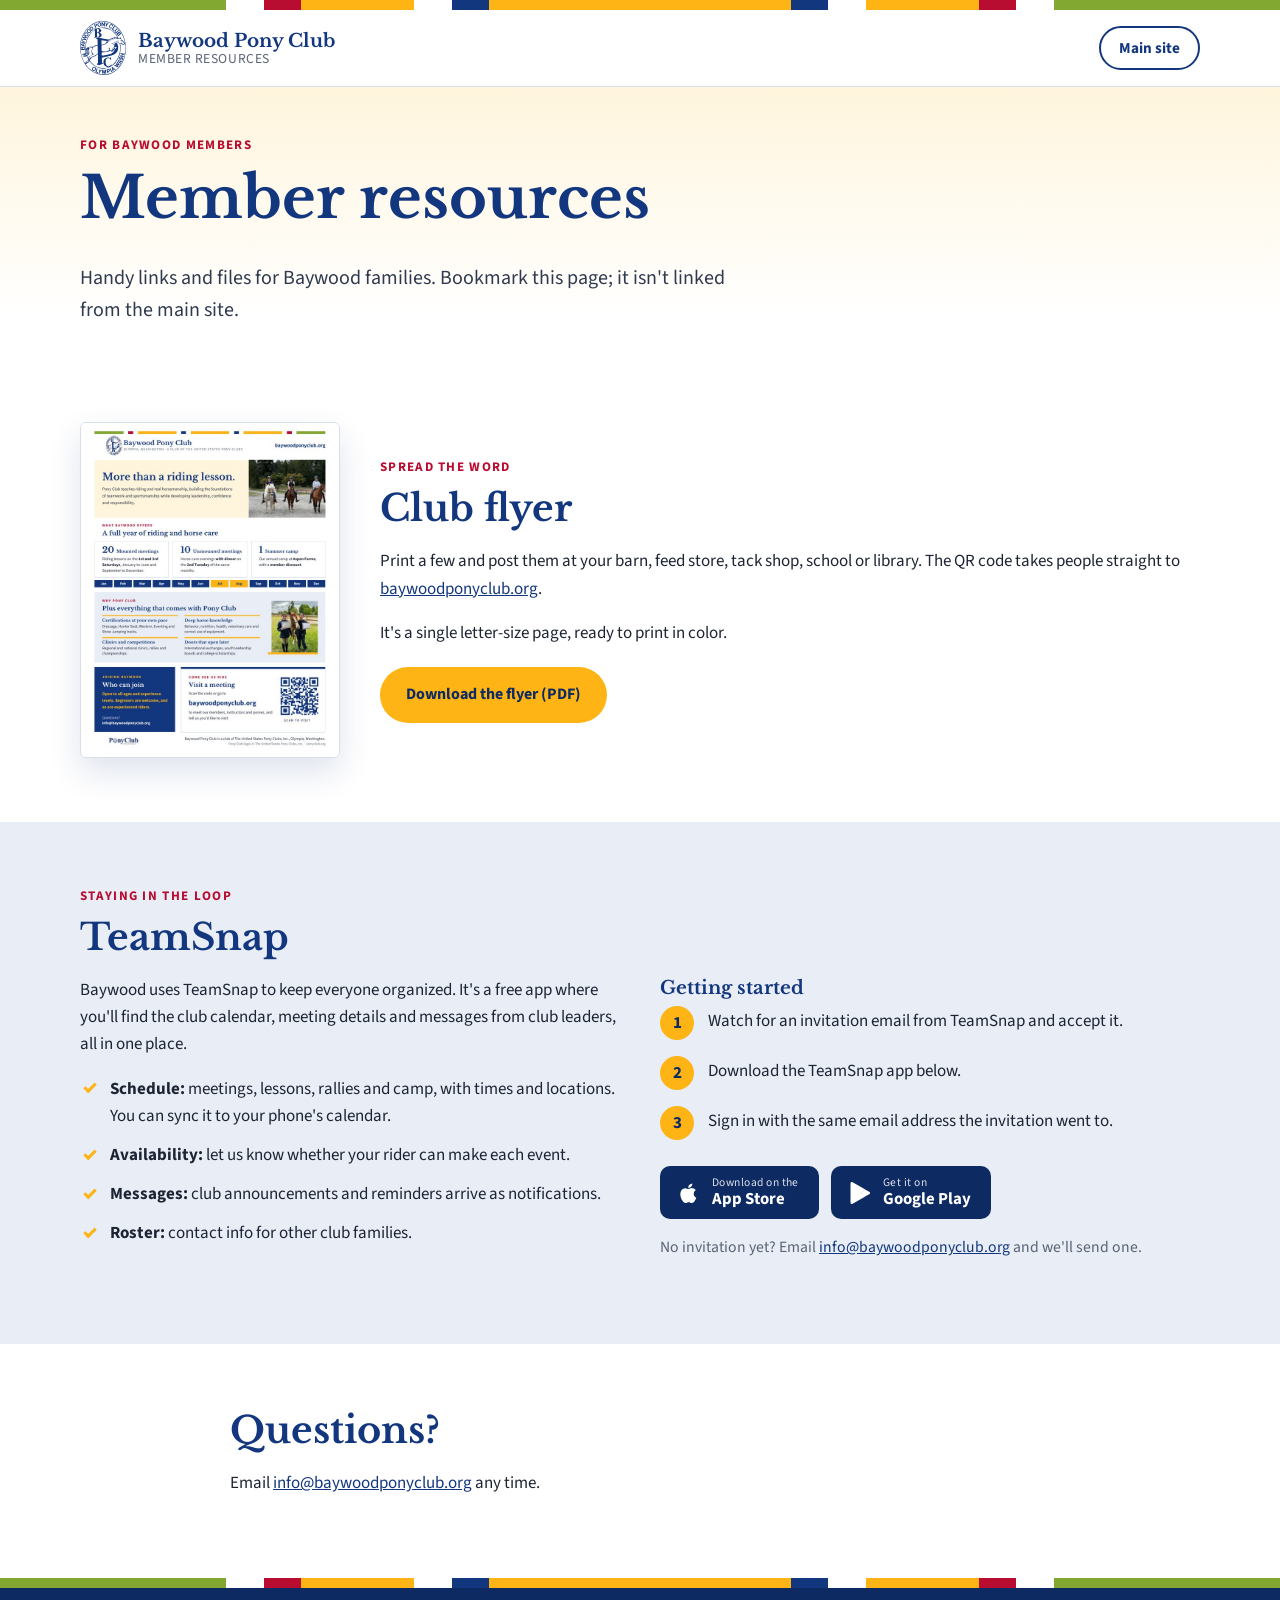
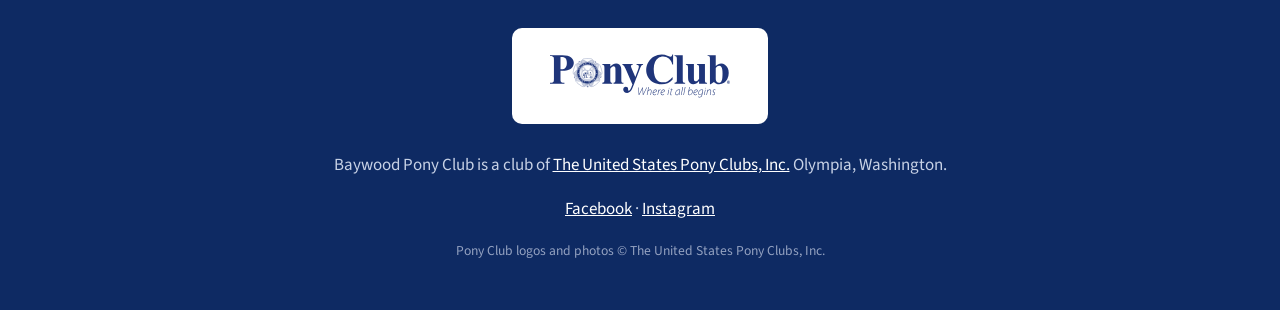
==== members/index.html @ 4382e370 "Add hidden /members page with flyer download and TeamSnap app links Not linked from the main page an" ====
<!doctype html>
<html lang="en">
<head>
  <meta charset="utf-8">
  <meta name="viewport" content="width=device-width, initial-scale=1">
  <meta name="robots" content="noindex, nofollow">
  <title>Member Resources · Baywood Pony Club</title>
  <link rel="icon" href="../assets/img/favicon.png" type="image/png">
  <link rel="preconnect" href="https://fonts.googleapis.com">
  <link rel="preconnect" href="https://fonts.gstatic.com" crossorigin>
  <link href="https://fonts.googleapis.com/css2?family=Libre+Baskerville:ital,wght@0,400;0,700;1,400&family=Source+Sans+3:ital,wght@0,400;0,600;0,700;1,400&display=swap" rel="stylesheet">
  <link rel="stylesheet" href="../assets/css/style.css?v=202610101700">
</head>
<body>
  <a class="skip-link" href="#main">Skip to content</a>

  <div class="stripe" aria-hidden="true">
    <span class="g"></span><span class="w"></span><span class="r"></span><span class="y"></span><span class="w"></span><span class="b"></span><span class="y wide"></span><span class="b"></span><span class="w"></span><span class="y"></span><span class="r"></span><span class="w"></span><span class="g"></span>
  </div>

  <header class="site-header">
    <div class="container header-inner">
      <a class="brand" href="../" aria-label="Baywood Pony Club home">
        <img src="../assets/img/baywood-logo.svg" alt="" width="52" height="62">
        <span class="brand-text">
          <span class="brand-name">Baywood Pony Club</span>
          <span class="brand-sub">Member resources</span>
        </span>
      </a>
      <a class="btn btn-outline btn-sm" href="../">Main site</a>
    </div>
  </header>

  <main id="main">

    <section class="hero members-hero">
      <div class="container">
        <p class="eyebrow">For Baywood members</p>
        <h1>Member resources</h1>
        <p class="lead">Handy links and files for Baywood families. Bookmark this page; it isn't linked from the main site.</p>
      </div>
    </section>

    <!-- Flyer -->
    <section class="section" id="flyer">
      <div class="container resource">
        <a class="flyer-thumb" href="../assets/files/Baywood_Pony_Club_Flyer.pdf" aria-label="Open the Baywood Pony Club flyer (PDF)">
          <img src="../assets/img/flyer-preview.jpg" alt="Preview of the Baywood Pony Club recruiting flyer" width="700" height="906" loading="lazy">
        </a>
        <div>
          <p class="eyebrow">Spread the word</p>
          <h2>Club flyer</h2>
          <p>Print a few and post them at your barn, feed store, tack shop, school or library. The QR code takes people straight to <a href="https://baywoodponyclub.org">baywoodponyclub.org</a>.</p>
          <p>It's a single letter-size page, ready to print in color.</p>
          <div class="resource-actions">
            <a class="btn btn-gold" href="../assets/files/Baywood_Pony_Club_Flyer.pdf" download>Download the flyer (PDF)</a>
          </div>
        </div>
      </div>
    </section>

    <!-- TeamSnap -->
    <section class="section section-tint" id="teamsnap">
      <div class="container">
        <p class="eyebrow">Staying in the loop</p>
        <h2>TeamSnap</h2>
        <div class="ts-grid">
          <div>
            <p>Baywood uses TeamSnap to keep everyone organized. It's a free app where you'll find the club calendar, meeting details and messages from club leaders, all in one place.</p>
            <ul class="checks">
              <li><strong>Schedule:</strong> meetings, lessons, rallies and camp, with times and locations. You can sync it to your phone's calendar.</li>
              <li><strong>Availability:</strong> let us know whether your rider can make each event.</li>
              <li><strong>Messages:</strong> club announcements and reminders arrive as notifications.</li>
              <li><strong>Roster:</strong> contact info for other club families.</li>
            </ul>
          </div>
          <div>
            <h3>Getting started</h3>
            <ol class="steps">
              <li>Watch for an invitation email from TeamSnap and accept it.</li>
              <li>Download the TeamSnap app below.</li>
              <li>Sign in with the same email address the invitation went to.</li>
            </ol>
            <div class="store-links">
              <a class="store-btn" href="https://apps.apple.com/us/app/teamsnap/id393048976" rel="noopener">
                <svg viewBox="0 0 24 24" aria-hidden="true"><path d="M16.37 12.76c-.02-2.3 1.88-3.4 1.96-3.46-1.07-1.56-2.73-1.78-3.32-1.8-1.41-.14-2.76.83-3.48.83-.72 0-1.82-.81-3-.79-1.54.02-2.96.9-3.76 2.28-1.6 2.78-.41 6.9 1.15 9.16.76 1.1 1.67 2.34 2.86 2.3 1.15-.05 1.58-.74 2.97-.74 1.38 0 1.77.74 2.98.72 1.23-.02 2.01-1.12 2.76-2.23.87-1.28 1.23-2.52 1.25-2.58-.03-.01-2.4-.92-2.37-3.69zM14.1 6.01c.63-.77 1.06-1.83.94-2.89-.91.04-2.01.61-2.67 1.37-.58.67-1.1 1.76-.96 2.8 1.02.08 2.06-.52 2.69-1.28z"/></svg>
                <span><small>Download on the</small><strong>App Store</strong></span>
              </a>
              <a class="store-btn" href="https://play.google.com/store/apps/details?id=com.teamsnap.teamsnap" rel="noopener">
                <svg viewBox="0 0 24 24" aria-hidden="true"><path d="M3.6 2.2c-.23.25-.36.63-.36 1.12v17.36c0 .49.13.87.36 1.12l.06.05 9.73-9.73v-.24L3.66 2.15l-.06.05zm12.98 13.17-3.24-3.25v-.24l3.24-3.25.07.04 3.84 2.18c1.1.62 1.1 1.64 0 2.27l-3.84 2.18-.07.07zm-.07.04L13.2 12.1 3.6 21.8c.36.38.94.42 1.6.05l11.31-6.43zm0-6.82L5.2 2.15c-.66-.38-1.24-.33-1.6.05l9.6 9.6 3.31-3.31z"/></svg>
                <span><small>Get it on</small><strong>Google Play</strong></span>
              </a>
            </div>
            <p class="hero-note" style="margin-top:16px">No invitation yet? Email <a href="mailto:info@baywoodponyclub.org?subject=TeamSnap%20invitation">info@baywoodponyclub.org</a> and we'll send one.</p>
          </div>
        </div>
      </div>
    </section>

    <section class="section">
      <div class="container narrow">
        <h2>Questions?</h2>
        <p>Email <a href="mailto:info@baywoodponyclub.org">info@baywoodponyclub.org</a> any time.</p>
      </div>
    </section>
  </main>

  <footer class="site-footer">
    <div class="stripe" aria-hidden="true">
      <span class="g"></span><span class="w"></span><span class="r"></span><span class="y"></span><span class="w"></span><span class="b"></span><span class="y wide"></span><span class="b"></span><span class="w"></span><span class="y"></span><span class="r"></span><span class="w"></span><span class="g"></span>
    </div>
    <div class="container footer-inner">
      <a href="https://www.ponyclub.org" class="footer-logo" rel="noopener">
        <img src="../assets/img/pony-club-logo.svg" alt="Pony Club, Where it all begins" width="216" height="72" loading="lazy">
      </a>
      <p>Baywood Pony Club is a club of <a href="https://www.ponyclub.org" rel="noopener">The United States Pony Clubs, Inc.</a> Olympia, Washington.</p>
      <p class="social"><a href="https://www.facebook.com/BaywoodPC/" rel="noopener">Facebook</a> · <a href="https://www.instagram.com/baywood_ponyclub/" rel="noopener">Instagram</a></p>
      <p class="fine">Pony Club logos and photos © The United States Pony Clubs, Inc.</p>
    </div>
  </footer>
</body>
</html>
---- assets/css/style.css ----
/* Baywood Pony Club. Colors follow the USPC brand stripe. */
:root {
  --navy: #13377e;
  --navy-deep: #0e2a63;
  --gold: #fdb414;
  --gold-deep: #e09c00;
  --red: #b80d31;
  --green: #82a832;
  --cream: #fff5dd;
  --sky: #e8edf6;
  --ink: #1d2433;
  --muted: #5a6475;
  --line: #d9dfea;
  --white: #ffffff;
  --radius: 10px;
  --serif: "Libre Baskerville", Georgia, "Times New Roman", serif;
  --sans: "Source Sans 3", "Segoe UI", Helvetica, Arial, sans-serif;
}

*, *::before, *::after { box-sizing: border-box; }
html { scroll-behavior: smooth; scroll-padding-top: 88px; }
body {
  margin: 0;
  font-family: var(--sans);
  font-size: 1.0625rem;
  line-height: 1.6;
  color: var(--ink);
  background: var(--white);
}
img { max-width: 100%; height: auto; display: block; }
a { color: var(--navy); }
a:hover { color: var(--red); }
h1, h2, h3 { font-family: var(--serif); color: var(--navy); line-height: 1.2; margin: 0 0 .5em; }
h1 { font-size: clamp(2.2rem, 5vw, 3.6rem); }
h2 { font-size: clamp(1.6rem, 3.2vw, 2.3rem); }
h3 { font-size: 1.15rem; }
p { margin: 0 0 1em; }

.container { width: min(1120px, 100% - 32px); margin-inline: auto; }
.narrow { width: min(820px, 100% - 32px); }
.sr-only, .honey {
  position: absolute !important; width: 1px; height: 1px; overflow: hidden;
  clip: rect(0 0 0 0); white-space: nowrap; border: 0; padding: 0; margin: -1px;
}
.skip-link { position: absolute; left: -999px; top: 8px; background: var(--navy); color: #fff; padding: 8px 14px; z-index: 100; }
.skip-link:focus { left: 8px; }

/* Brand stripe */
.stripe { display: flex; height: 10px; }
.stripe span { flex: 3; }
.stripe .wide { flex: 8; }
.stripe .w { flex: 1; background: var(--white); }
.stripe .g { flex: 6; background: var(--green); }
.stripe .r { flex: 1; background: var(--red); }
.stripe .y { background: var(--gold); }
.stripe .b { flex: 1; background: var(--navy); }

/* Header */
.site-header {
  position: sticky; top: 0; z-index: 50;
  background: rgba(255,255,255,.96);
  backdrop-filter: blur(6px);
  border-bottom: 1px solid var(--line);
}
.header-inner { display: flex; align-items: center; justify-content: space-between; gap: 16px; min-height: 76px; }
.brand { display: flex; align-items: center; gap: 12px; text-decoration: none; color: var(--navy); }
.brand img { width: 46px; height: auto; }
.brand-text { display: flex; flex-direction: column; line-height: 1.15; }
.brand-name { font-family: var(--serif); font-weight: 700; font-size: 1.15rem; }
.brand-sub { font-size: .85rem; color: var(--muted); letter-spacing: .04em; text-transform: uppercase; }
.site-nav { display: flex; align-items: center; gap: 22px; }
.site-nav a:not(.btn) { text-decoration: none; font-weight: 600; color: var(--ink); }
.site-nav a:not(.btn):hover { color: var(--navy); text-decoration: underline; text-underline-offset: 4px; text-decoration-color: var(--gold); text-decoration-thickness: 3px; }
.nav-toggle { display: none; background: none; border: 0; padding: 10px; cursor: pointer; }
.nav-toggle .bar { display: block; width: 24px; height: 2px; background: var(--navy); margin: 5px 0; transition: transform .2s; }

/* Buttons */
.btn {
  display: inline-block; font-family: var(--sans); font-weight: 700; font-size: 1rem;
  padding: 13px 24px; border-radius: 999px; text-decoration: none; border: 2px solid transparent;
  cursor: pointer; transition: background .15s, color .15s, border-color .15s; text-align: center;
}
.btn-sm { padding: 8px 18px; font-size: .95rem; }
.btn-block { display: block; width: 100%; }
.btn-gold { background: var(--gold); color: var(--navy-deep); }
.btn-gold:hover { background: var(--gold-deep); color: var(--navy-deep); }
.btn-outline { border-color: var(--navy); color: var(--navy); background: transparent; }
.btn-outline:hover { background: var(--navy); color: #fff; }
.btn:focus-visible, a:focus-visible, input:focus-visible, textarea:focus-visible, button:focus-visible {
  outline: 3px solid var(--red); outline-offset: 2px;
}

.eyebrow { font-weight: 700; letter-spacing: .1em; text-transform: uppercase; font-size: .82rem; color: var(--red); margin-bottom: .6em; }
.eyebrow-gold { color: var(--gold); }

/* Hero */
.hero { background: linear-gradient(180deg, var(--cream) 0%, #fff 85%); padding: 56px 0 48px; }
.hero-inner { display: grid; grid-template-columns: 1.15fr .85fr; gap: 48px; align-items: center; }
.lead { font-size: 1.25rem; color: #2f3a4f; max-width: 34em; }
.hero-actions { display: flex; flex-wrap: wrap; gap: 12px; margin: 28px 0 18px; }
.hero-note { color: var(--muted); font-size: .98rem; }
.hero-photo { margin: 0; }
.hero-photo a.zoom { display: block; cursor: zoom-in; border-radius: var(--radius); }
.hero-photo img, .why-photo img {
  width: 100%; aspect-ratio: 4 / 5; object-fit: cover; border-radius: var(--radius);
  box-shadow: 0 18px 40px rgba(19,55,126,.18);
}
.hero-photo img { aspect-ratio: 4 / 5; object-position: center; border-bottom: 8px solid var(--gold); }

/* Sections */
.section { padding: 64px 0; }
.section-tint { background: var(--sky); }
.section-navy { background: linear-gradient(180deg, #1c4290 0%, var(--navy-deep) 100%); color: #e9eef8; }
.section-navy h2, .section-navy h3 { color: #fff; }
.sub-head { margin-top: 56px; }

/* Stat cards */
.stat-grid { display: grid; grid-template-columns: repeat(3, 1fr); gap: 20px; margin-top: 28px; }
.stat-card { border: 2px solid var(--navy); border-radius: var(--radius); padding: 24px 24px 18px; background: #fff; }
.stat-num { font-family: var(--serif); font-weight: 700; font-size: 3.2rem; line-height: 1; color: var(--navy); margin-bottom: .3em; }
.stat-card h3 { color: var(--navy); }
.stat-card p:last-child { margin: 0; color: #2f3a4f; }

/* Year strip */
.year { list-style: none; padding: 0; margin: 16px 0 10px; display: grid; grid-template-columns: repeat(12, 1fr); gap: 4px; }
.year li { text-align: center; font-weight: 700; font-size: .9rem; padding: 12px 0; border-radius: 6px; }
.year .on { background: var(--navy); color: #fff; }
.year .camp { background: var(--gold); color: var(--navy-deep); }
.year-key { color: var(--muted); font-size: .95rem; display: flex; flex-wrap: wrap; align-items: center; gap: 8px; }
.key { display: inline-block; width: 14px; height: 14px; border-radius: 3px; }
.key.on { background: var(--navy); }
.key.camp { background: var(--gold); margin-left: 12px; }

/* Photo placeholders */
.gallery { display: flex; gap: 16px; margin-top: 32px; }
.gallery figure { margin: 0; flex: var(--r) 1 0; min-width: 0; }
.gallery a.zoom { display: block; border-radius: 8px; overflow: hidden; cursor: zoom-in; }
.gallery img { width: 100%; height: auto; transition: transform .2s ease; }
.gallery a.zoom:hover img { transform: scale(1.04); }
.gallery figcaption { margin-top: 6px; font-weight: 600; color: var(--navy); font-size: .9rem; line-height: 1.3; }
.photo-slot {
  margin: 0; aspect-ratio: 4 / 3; border-radius: var(--radius);
  border: 2px dashed #9aa8c6; background: repeating-linear-gradient(45deg, #f4f6fb, #f4f6fb 12px, #eceff7 12px, #eceff7 24px);
  display: grid; place-items: center; text-align: center; padding: 16px; color: var(--muted); font-weight: 600;
}

/* Lightbox */
.lightbox { border: 0; padding: 0; background: transparent; max-width: 100vw; max-height: 100vh; width: 100vw; height: 100vh; }
.lightbox[open] { display: flex; align-items: center; justify-content: center; }
.lightbox::backdrop { background: rgba(8, 18, 40, .88); }
.lightbox figure { margin: 0; text-align: center; }
.lightbox img { max-width: min(92vw, 1200px); max-height: 82vh; width: auto; height: auto; border-radius: 8px; box-shadow: 0 20px 60px rgba(0,0,0,.5); }
.lightbox figcaption { color: #fff; font-weight: 600; margin-top: 12px; }
.lightbox button { position: fixed; background: rgba(255,255,255,.14); color: #fff; border: 0; border-radius: 50%; width: 48px; height: 48px; font-size: 2rem; line-height: 1; cursor: pointer; display: grid; place-items: center; }
.lightbox button:hover { background: rgba(255,255,255,.28); }
.lb-close { top: 16px; right: 16px; }
.lb-prev { left: 16px; top: 50%; transform: translateY(-50%); }
.lb-next { right: 16px; top: 50%; transform: translateY(-50%); }

/* Why Pony Club */
.why-inner { display: grid; grid-template-columns: 1.3fr .7fr; gap: 48px; align-items: center; }
.feature-grid { display: grid; grid-template-columns: repeat(2, 1fr); gap: 8px 28px; margin-top: 28px; }
.feature { border-top: 3px solid var(--gold); padding-top: 14px; }
.feature h3 { font-family: var(--sans); font-weight: 700; font-size: 1.1rem; }
.why-photo { margin: 0; }

/* Video */
.video { position: relative; aspect-ratio: 16 / 9; border-radius: var(--radius); overflow: hidden; background: #000; margin-top: 24px; box-shadow: 0 18px 40px rgba(19,55,126,.18); }
.video iframe { position: absolute; inset: 0; width: 100%; height: 100%; border: 0; }

/* Joining */
.join-inner { display: grid; grid-template-columns: 1.2fr .8fr; gap: 56px; align-items: start; }
.checks { list-style: none; padding: 0; margin: 0 0 32px; }
.checks li { position: relative; padding-left: 30px; margin-bottom: 12px; }
.checks li::before { content: ""; position: absolute; left: 4px; top: .45em; width: 12px; height: 7px; border-left: 3px solid var(--gold); border-bottom: 3px solid var(--gold); transform: rotate(-45deg); }
.steps { counter-reset: step; list-style: none; padding: 0; margin: 0; }
.steps li { counter-increment: step; position: relative; padding-left: 48px; margin-bottom: 16px; min-height: 34px; }
.steps li::before { content: counter(step); position: absolute; left: 0; top: -2px; width: 34px; height: 34px; border-radius: 50%; background: var(--gold); color: var(--navy-deep); font-weight: 700; display: grid; place-items: center; }
.steps strong { color: #fff; }
.price-card { background: #fff; color: var(--ink); border-radius: var(--radius); padding: 32px; border-top: 8px solid var(--gold); box-shadow: 0 20px 50px rgba(0,0,0,.25); }
.price-year { font-weight: 700; letter-spacing: .1em; text-transform: uppercase; font-size: .82rem; color: var(--red); }
.price { margin: 0 0 .6em; color: var(--muted); }
.amount { font-family: var(--serif); font-weight: 700; font-size: 3.6rem; color: var(--navy); line-height: 1; margin-right: 6px; }
.price-break { margin: 20px 0 24px; border-top: 1px solid var(--line); }
.price-break div { display: flex; justify-content: space-between; padding: 10px 0; border-bottom: 1px solid var(--line); }
.price-break dt { color: var(--muted); }
.price-break dd { margin: 0; font-weight: 700; color: var(--navy); }

/* Contact + form */
.contact-inner { display: grid; grid-template-columns: .8fr 1.2fr; gap: 56px; align-items: start; }
.contact-list { list-style: none; padding: 0; margin: 28px 0 0; }
.contact-list li { padding: 14px 0; border-top: 1px solid var(--line); }
.contact-list .label { display: block; font-size: .8rem; letter-spacing: .08em; text-transform: uppercase; font-weight: 700; color: var(--muted); }
.contact-list a { font-weight: 600; word-break: break-word; }
.interest-form { background: var(--sky); border-radius: var(--radius); padding: 32px; border-top: 8px solid var(--navy); }
.field-row { display: grid; grid-template-columns: 1fr 1fr; gap: 0 16px; }
.field { margin: 0 0 18px; border: 0; padding: 0; min-width: 0; }
.field label, .field legend { display: block; font-weight: 600; margin-bottom: 6px; padding: 0; }
.opt { font-weight: 400; color: var(--muted); }
.field input[type="text"], .field input[type="email"], .field input[type="tel"], .field textarea {
  width: 100%; font: inherit; padding: 11px 13px; border: 1.5px solid #b8c3d9; border-radius: 8px; background: #fff; color: var(--ink);
}
.field textarea { resize: vertical; }
.choices { display: flex; flex-wrap: wrap; gap: 8px 20px; }
.choices label { font-weight: 400; display: flex; align-items: center; gap: 8px; margin: 0; cursor: pointer; }
.choices input { width: 18px; height: 18px; accent-color: var(--navy); }
.form-status { margin: 14px 0 0; font-weight: 600; min-height: 1.5em; }
.form-status.ok { color: #1f6b2a; }
.form-status.err { color: var(--red); }
.form-thanks { text-align: center; padding: 40px 12px; }
.form-thanks h3 { font-size: 1.5rem; }

/* Footer */
.site-footer { background: var(--navy-deep); color: #c8d2e6; }
.footer-inner { padding: 40px 0 48px; text-align: center; }
.footer-logo { display: inline-block; background: #fff; padding: 12px 20px; border-radius: var(--radius); margin-bottom: 18px; }
.footer-logo img { width: 216px; }
.site-footer a { color: #fff; }
.fine { font-size: .85rem; color: #93a1c0; margin: 0; }

/* Responsive */
@media (max-width: 900px) {
  .hero-inner, .why-inner, .join-inner, .contact-inner { grid-template-columns: 1fr; gap: 36px; }
  .hero-photo { max-width: 460px; }
  .hero-photo img { aspect-ratio: 4 / 5; }
  .why-photo { max-width: 460px; }
  .why-photo img { aspect-ratio: 4 / 3; object-position: center 25%; }
  .section { padding: 60px 0; }
}
@media (max-width: 760px) {
  .nav-toggle { display: block; }
  .site-nav {
    position: absolute; top: 100%; left: 0; right: 0; flex-direction: column; align-items: stretch; gap: 0;
    background: #fff; border-bottom: 1px solid var(--line); padding: 8px 16px 16px; display: none;
  }
  .site-nav.open { display: flex; }
  .site-nav a:not(.btn) { padding: 12px 0; border-bottom: 1px solid var(--line); }
  .site-nav .btn { margin-top: 14px; }
  .nav-toggle[aria-expanded="true"] .bar:nth-child(2) { transform: translateY(7px) rotate(45deg); }
  .nav-toggle[aria-expanded="true"] .bar:nth-child(3) { opacity: 0; }
  .nav-toggle[aria-expanded="true"] .bar:nth-child(4) { transform: translateY(-7px) rotate(-45deg); }
  .stat-grid, .feature-grid, .field-row { grid-template-columns: 1fr; }
  /* Two photos per row; each row keeps the photos' shapes at one shared height */
  .gallery { flex-wrap: wrap; gap: 14px 8px; }
  .gallery figure { flex-basis: calc(var(--r) * 120px); }
  .gallery a.zoom { border-radius: 6px; }
  .gallery figcaption { font-size: .82rem; }
  .year { grid-template-columns: repeat(6, 1fr); }
  .hero { padding-top: 36px; }
  .interest-form, .price-card { padding: 24px 20px; }
}
@media (prefers-reduced-motion: reduce) { html { scroll-behavior: auto; } }

/* Members page */
.members-hero { padding: 48px 0 12px; }
.header-inner > .btn { white-space: nowrap; }
.resource { display: grid; grid-template-columns: 260px 1fr; gap: 40px; align-items: center; }
.flyer-thumb { display: block; border: 1px solid var(--line); border-radius: 6px; overflow: hidden; box-shadow: 0 14px 32px rgba(19,55,126,.14); background: #fff; }
.flyer-thumb img { width: 100%; }
.resource-actions { display: flex; flex-wrap: wrap; gap: 12px; margin-top: 20px; }
.store-links { display: flex; flex-wrap: wrap; gap: 12px; margin-top: 24px; }
.store-btn { display: inline-flex; align-items: center; gap: 10px; background: var(--navy-deep); color: #fff; text-decoration: none; padding: 10px 20px 10px 16px; border-radius: 10px; line-height: 1.15; }
.store-btn:hover { background: var(--navy); color: #fff; }
.store-btn svg { width: 26px; height: 26px; flex: none; fill: currentColor; }
.store-btn small { display: block; font-size: .72rem; letter-spacing: .04em; opacity: .85; }
.store-btn strong { font-size: 1.05rem; }
.ts-grid { display: grid; grid-template-columns: 1fr 1fr; gap: 40px; margin-top: 8px; }
@media (max-width: 760px) {
  .resource, .ts-grid { grid-template-columns: 1fr; gap: 28px; }
  .flyer-thumb { max-width: 240px; }
}
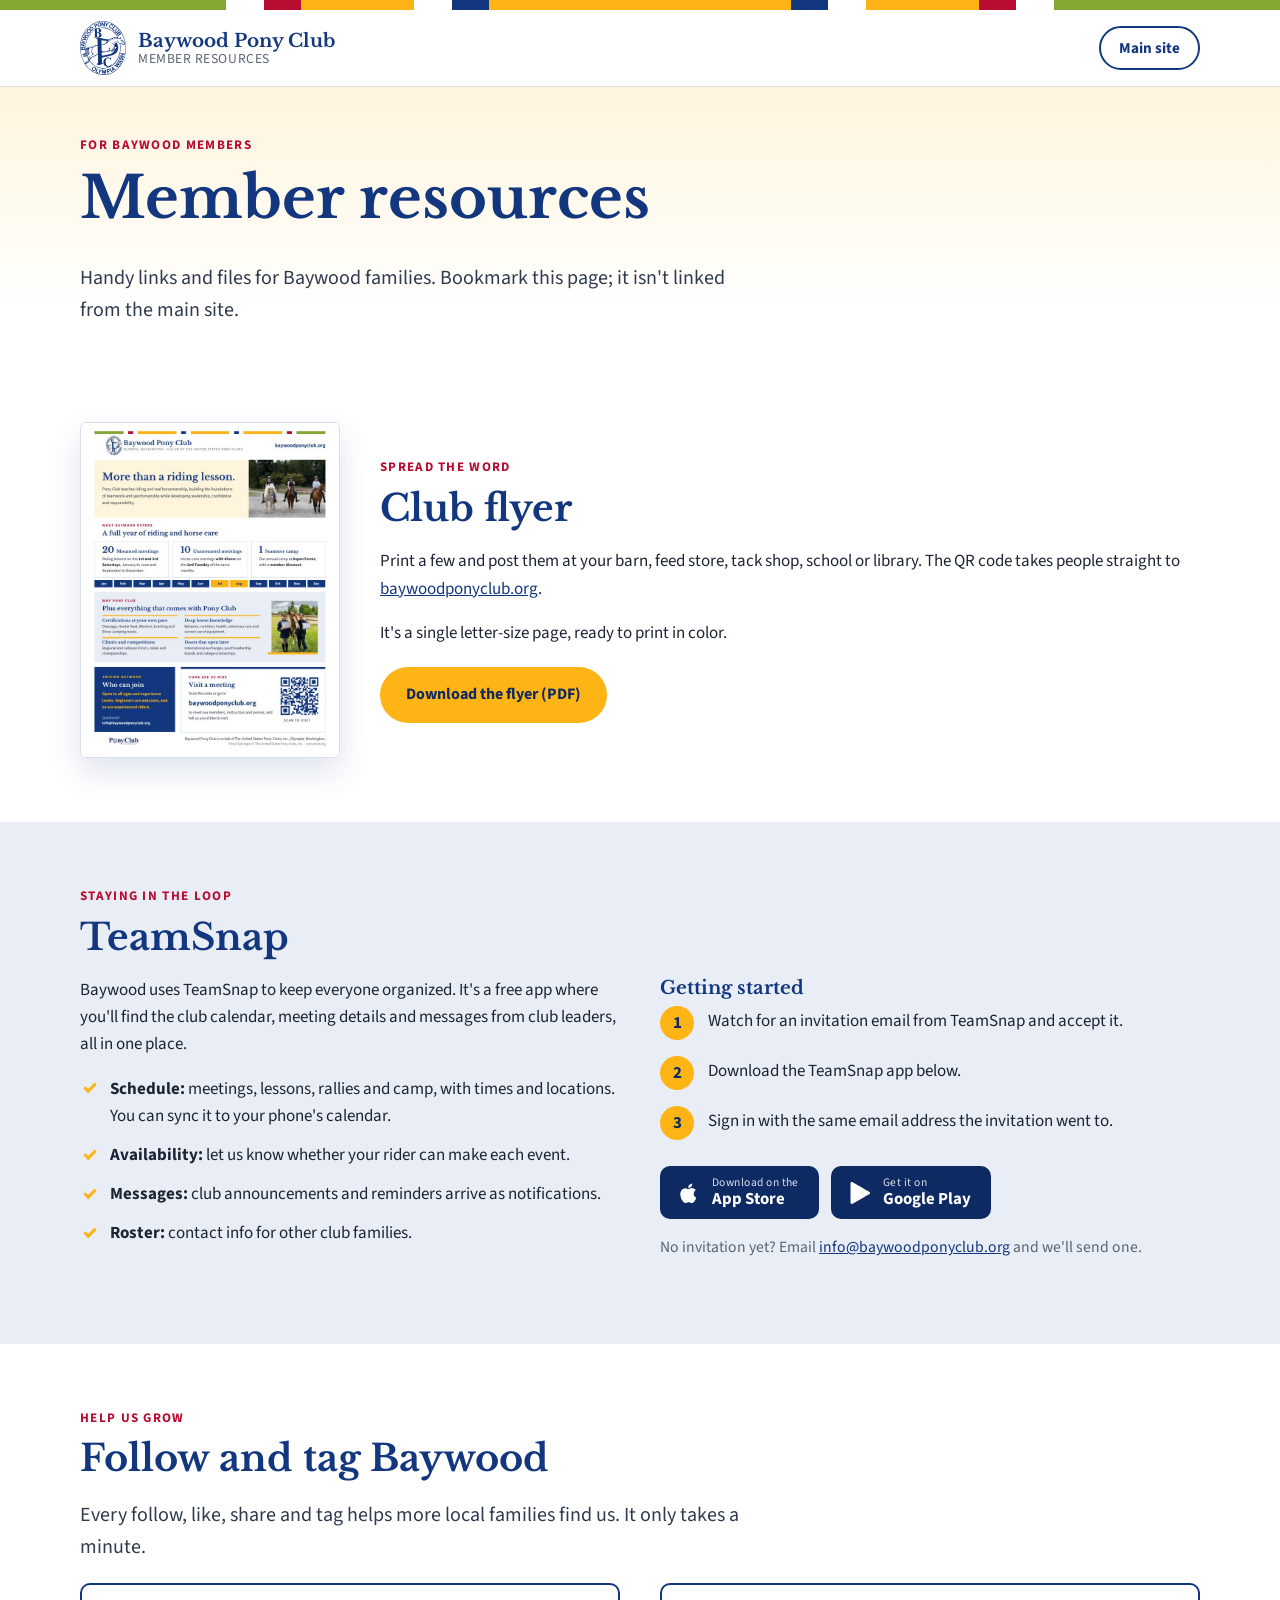
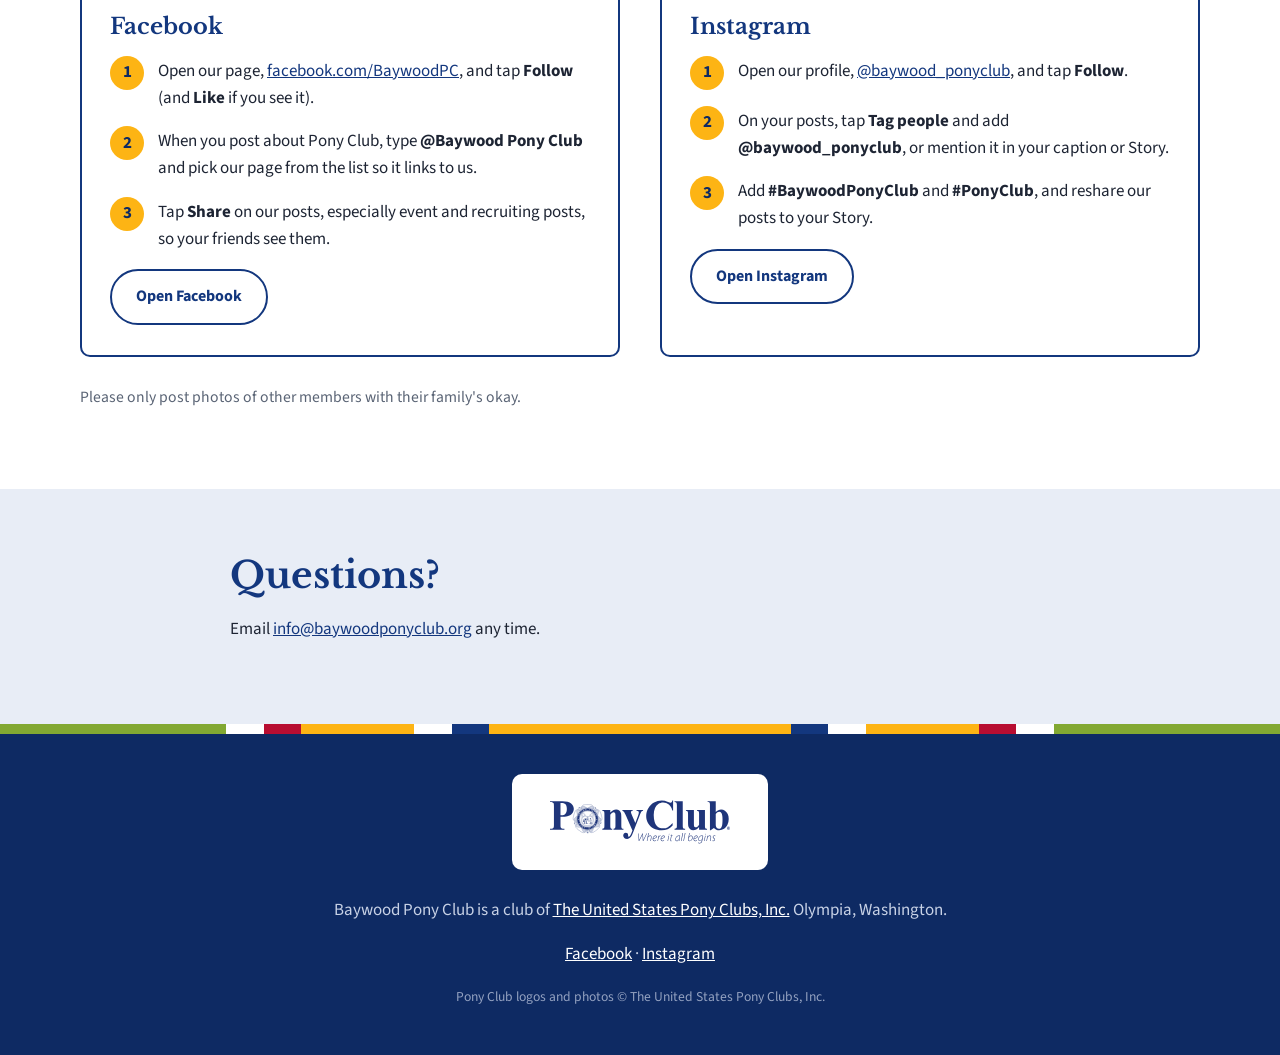
==== commit 26eaa788: "Add follow-and-tag social media section to the members page Co-Authored-By: Claude Opus 5.5 (1M cont" ====
--- a/members/index.html
+++ b/members/index.html
@@ -9,7 +9,7 @@
   <link rel="preconnect" href="https://fonts.googleapis.com">
   <link rel="preconnect" href="https://fonts.gstatic.com" crossorigin>
   <link href="https://fonts.googleapis.com/css2?family=Libre+Baskerville:ital,wght@0,400;0,700;1,400&family=Source+Sans+3:ital,wght@0,400;0,600;0,700;1,400&display=swap" rel="stylesheet">
-  <link rel="stylesheet" href="../assets/css/style.css?v=202610101700">
+  <link rel="stylesheet" href="../assets/css/style.css?v=202610101730">
 </head>
 <body>
   <a class="skip-link" href="#main">Skip to content</a>
@@ -97,7 +97,37 @@
       </div>
     </section>
 
-    <section class="section">
+    <!-- Social media -->
+    <section class="section" id="social">
+      <div class="container">
+        <p class="eyebrow">Help us grow</p>
+        <h2>Follow and tag Baywood</h2>
+        <p class="lead">Every follow, like, share and tag helps more local families find us. It only takes a minute.</p>
+        <div class="ts-grid">
+          <div class="social-card">
+            <h3>Facebook</h3>
+            <ol class="steps">
+              <li>Open our page, <a href="https://www.facebook.com/BaywoodPC/" rel="noopener">facebook.com/BaywoodPC</a>, and tap <b>Follow</b> (and <b>Like</b> if you see it).</li>
+              <li>When you post about Pony Club, type <b>@Baywood Pony Club</b> and pick our page from the list so it links to us.</li>
+              <li>Tap <b>Share</b> on our posts, especially event and recruiting posts, so your friends see them.</li>
+            </ol>
+            <a class="btn btn-outline" href="https://www.facebook.com/BaywoodPC/" rel="noopener">Open Facebook</a>
+          </div>
+          <div class="social-card">
+            <h3>Instagram</h3>
+            <ol class="steps">
+              <li>Open our profile, <a href="https://www.instagram.com/baywood_ponyclub/" rel="noopener">@baywood_ponyclub</a>, and tap <b>Follow</b>.</li>
+              <li>On your posts, tap <b>Tag people</b> and add <b>@baywood_ponyclub</b>, or mention it in your caption or Story.</li>
+              <li>Add <b>#BaywoodPonyClub</b> and <b>#PonyClub</b>, and reshare our posts to your Story.</li>
+            </ol>
+            <a class="btn btn-outline" href="https://www.instagram.com/baywood_ponyclub/" rel="noopener">Open Instagram</a>
+          </div>
+        </div>
+        <p class="hero-note" style="margin-top:28px">Please only post photos of other members with their family's okay.</p>
+      </div>
+    </section>
+
+    <section class="section section-tint">
       <div class="container narrow">
         <h2>Questions?</h2>
         <p>Email <a href="mailto:info@baywoodponyclub.org">info@baywoodponyclub.org</a> any time.</p>
--- a/assets/css/style.css
+++ b/assets/css/style.css
@@ -269,3 +269,5 @@
   .resource, .ts-grid { grid-template-columns: 1fr; gap: 28px; }
   .flyer-thumb { max-width: 240px; }
 }
+.social-card { background: #fff; border: 2px solid var(--navy); border-radius: var(--radius); padding: 28px 28px 30px; }
+.social-card h3 { font-size: 1.4rem; margin-bottom: .8em; }
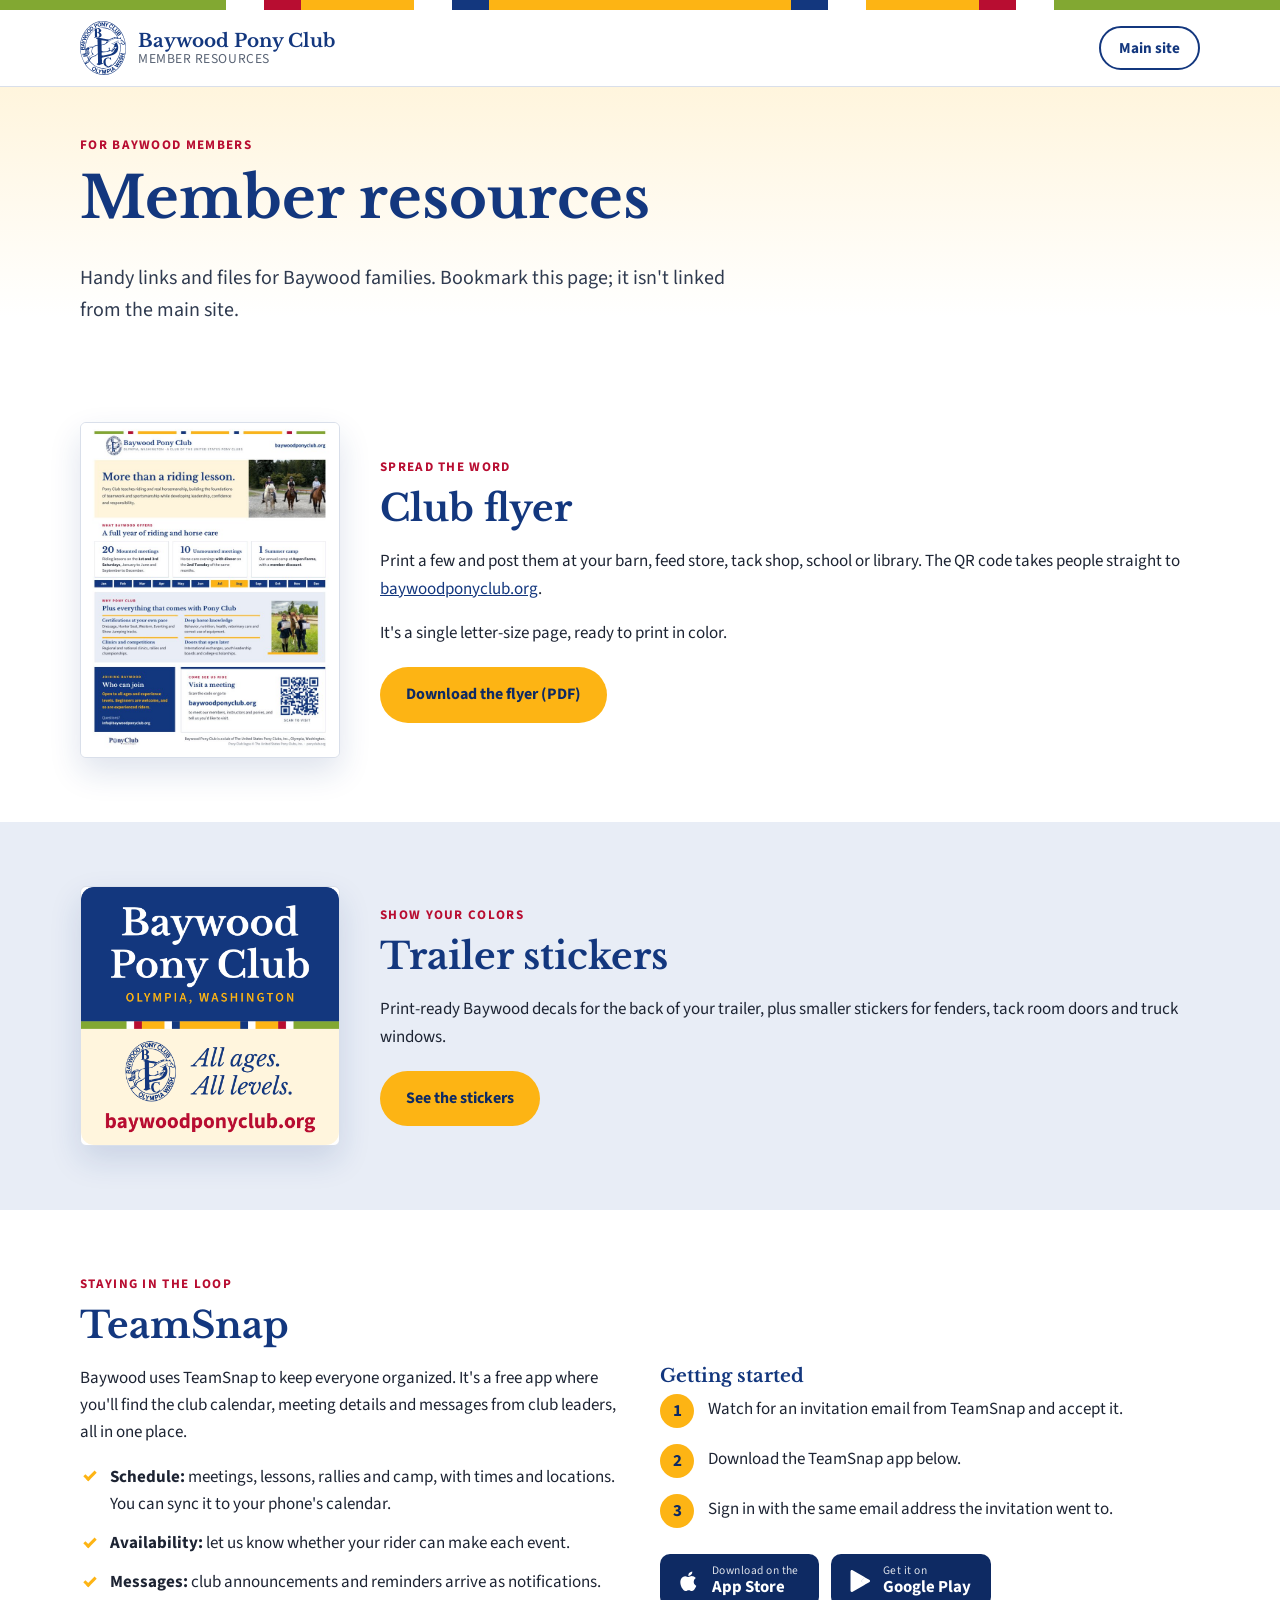
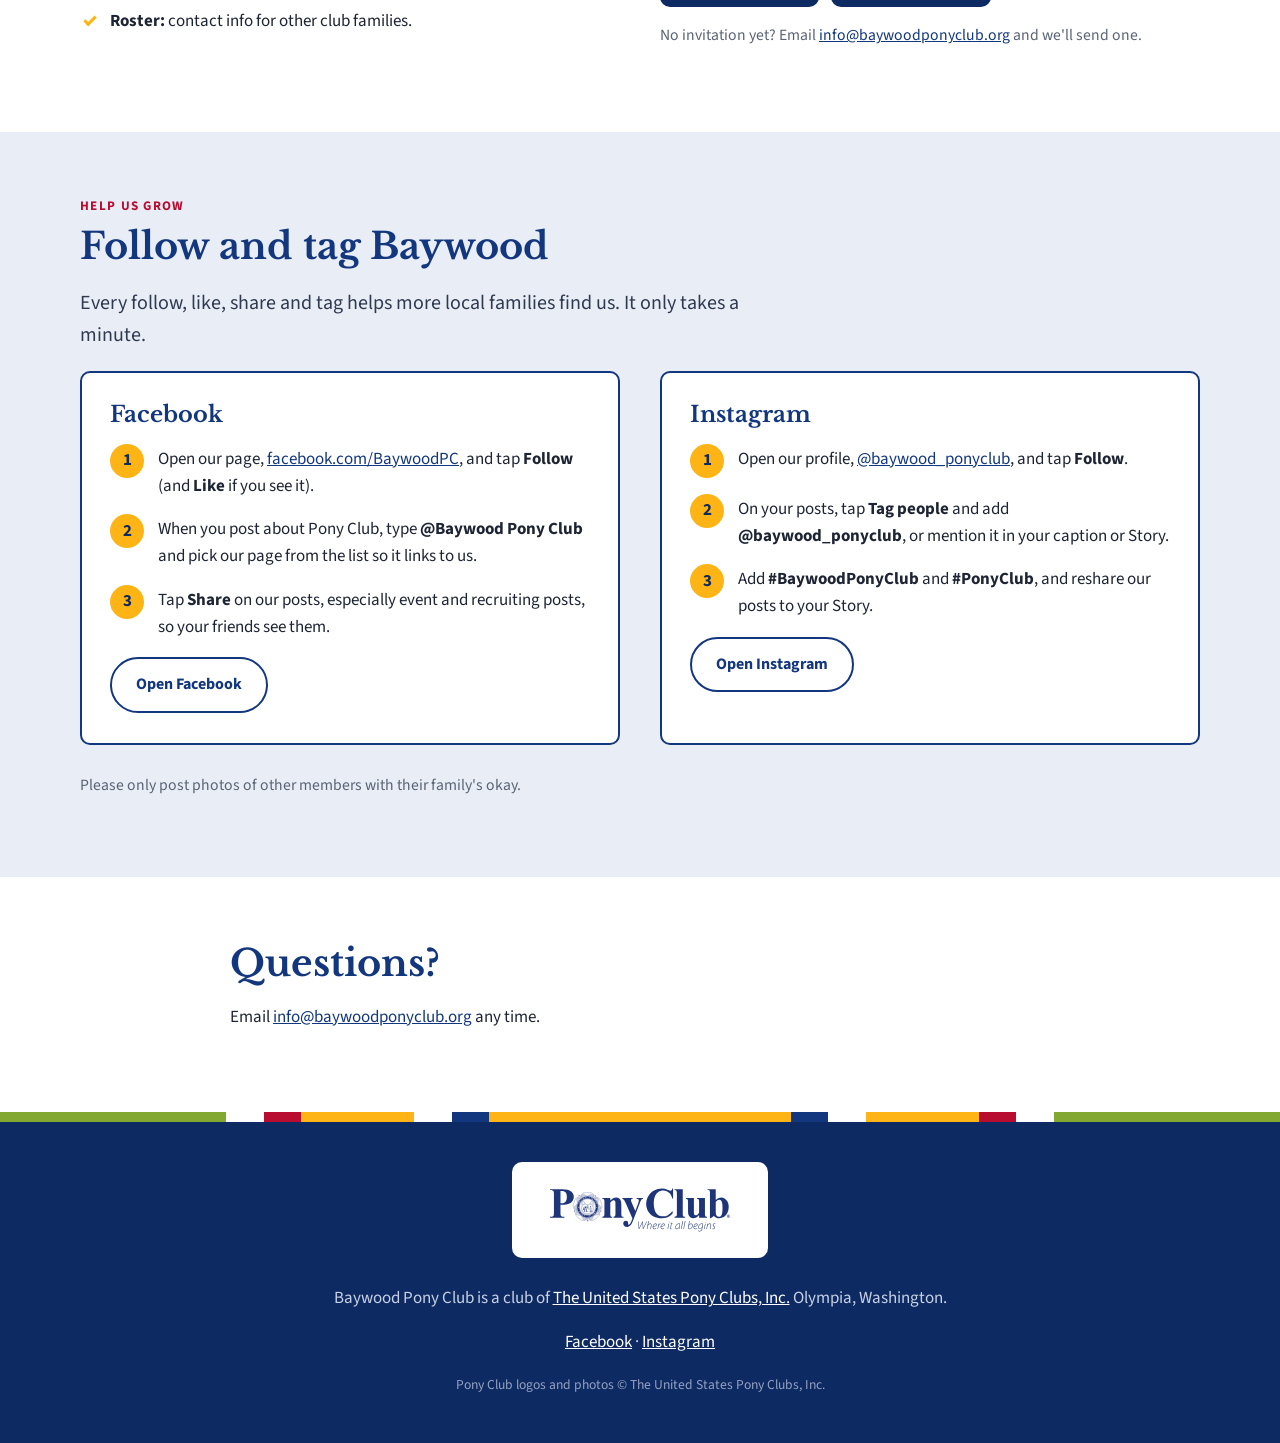
==== commit 3d33e15b: "Add /members/trailer-sticker page with decal designs, trailer mockup and small stickers Shows the tw" ====
--- a/members/index.html
+++ b/members/index.html
@@ -9,7 +9,7 @@
   <link rel="preconnect" href="https://fonts.googleapis.com">
   <link rel="preconnect" href="https://fonts.gstatic.com" crossorigin>
   <link href="https://fonts.googleapis.com/css2?family=Libre+Baskerville:ital,wght@0,400;0,700;1,400&family=Source+Sans+3:ital,wght@0,400;0,600;0,700;1,400&display=swap" rel="stylesheet">
-  <link rel="stylesheet" href="../assets/css/style.css?v=202610101730">
+  <link rel="stylesheet" href="../assets/css/style.css?v=202610120200">
 </head>
 <body>
   <a class="skip-link" href="#main">Skip to content</a>
@@ -59,8 +59,25 @@
       </div>
     </section>
 
+    <!-- Trailer stickers -->
+    <section class="section section-tint" id="trailer-sticker">
+      <div class="container resource">
+        <a class="flyer-thumb" href="trailer-sticker/" aria-label="See the Baywood trailer stickers">
+          <img src="../assets/img/trailer-sticker/decal-all-ages.png" alt="Baywood Pony Club trailer decal" width="900" height="900" loading="lazy">
+        </a>
+        <div>
+          <p class="eyebrow">Show your colors</p>
+          <h2>Trailer stickers</h2>
+          <p>Print-ready Baywood decals for the back of your trailer, plus smaller stickers for fenders, tack room doors and truck windows.</p>
+          <div class="resource-actions">
+            <a class="btn btn-gold" href="trailer-sticker/">See the stickers</a>
+          </div>
+        </div>
+      </div>
+    </section>
+
     <!-- TeamSnap -->
-    <section class="section section-tint" id="teamsnap">
+    <section class="section" id="teamsnap">
       <div class="container">
         <p class="eyebrow">Staying in the loop</p>
         <h2>TeamSnap</h2>
@@ -98,7 +115,7 @@
     </section>
 
     <!-- Social media -->
-    <section class="section" id="social">
+    <section class="section section-tint" id="social">
       <div class="container">
         <p class="eyebrow">Help us grow</p>
         <h2>Follow and tag Baywood</h2>
@@ -127,7 +144,7 @@
       </div>
     </section>
 
-    <section class="section section-tint">
+    <section class="section">
       <div class="container narrow">
         <h2>Questions?</h2>
         <p>Email <a href="mailto:info@baywoodponyclub.org">info@baywoodponyclub.org</a> any time.</p>
--- a/assets/css/style.css
+++ b/assets/css/style.css
@@ -271,3 +271,17 @@
 }
 .social-card { background: #fff; border: 2px solid var(--navy); border-radius: var(--radius); padding: 28px 28px 30px; }
 .social-card h3 { font-size: 1.4rem; margin-bottom: .8em; }
+
+/* Trailer sticker page */
+.sticker-pair { display: grid; grid-template-columns: 1fr 1fr; gap: 40px; margin-top: 28px; }
+.sticker-grid { display: grid; grid-template-columns: repeat(2, 1fr); gap: 36px; margin-top: 28px; align-items: end; }
+.sticker-card { margin: 0; }
+.sticker-card img { width: 100%; height: auto; filter: drop-shadow(0 10px 22px rgba(19,55,126,.16)); }
+.sticker-grid .sticker-card img { max-height: 260px; width: auto; max-width: 100%; display: block; margin: 0 auto; }
+.sticker-card figcaption { margin-top: 18px; }
+.sticker-card h3 { font-size: 1.2rem; margin-bottom: .5em; }
+.resource-wide { grid-template-columns: minmax(0, 1fr) minmax(0, 1fr); }
+.mockup { width: 100%; height: auto; border-radius: var(--radius); box-shadow: 0 14px 32px rgba(19,55,126,.14); }
+@media (max-width: 760px) {
+  .sticker-pair, .sticker-grid, .resource-wide { grid-template-columns: 1fr; gap: 28px; }
+}
